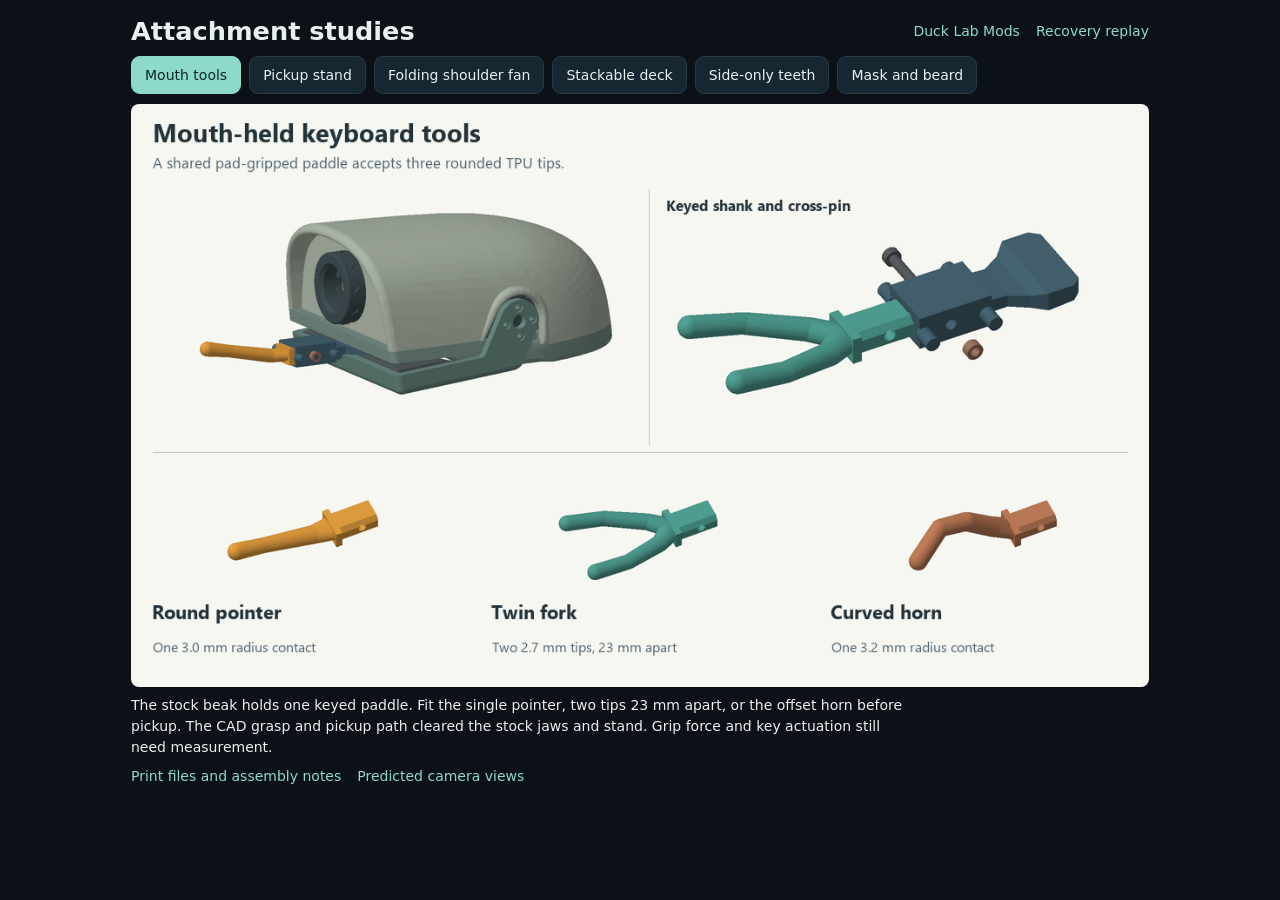
==== assets/attachments.html @ 570be835 "Show tested removable accessories and replay the revised tail recovery in Duck Lab" ====
<!doctype html>
<html lang="en">
<head>
  <meta charset="utf-8"><meta name="viewport" content="width=device-width,initial-scale=1">
  <title>Attachments · Duck Lab</title>
  <link rel="stylesheet" href="sim/sim.css?v=15">
  <style>
    .gallery{max-width:1050px;margin:auto;padding:1rem;color:var(--text)}
    .gallery header,.gallery nav,.gallery .choices{display:flex;align-items:center;gap:.5rem;flex-wrap:wrap}
    .gallery header{justify-content:space-between;margin-bottom:.6rem}
    .gallery h1{margin:0;font-size:clamp(1.2rem,3.5vw,1.6rem)}
    .gallery nav{gap:1rem}.gallery a{color:var(--mint)}
    .gallery button[aria-pressed="true"]{color:#0b2825;background:var(--mint);border-color:var(--mint)}
    .gallery figure{margin:.65rem 0}.gallery img{display:block;width:100%;height:auto;max-height:68vh;object-fit:contain;background:#10191d;border-radius:8px}
    .gallery figcaption{line-height:1.5;margin-top:.5rem;max-width:88ch}
    .gallery .links{display:flex;gap:1rem;flex-wrap:wrap;margin:.5rem 0;color:var(--muted)}
  </style>
</head>
<body><main class="gallery">
  <header><h1>Attachment studies</h1><nav aria-label="Duck Lab"><a href="simulate.html?mods=1">Duck Lab Mods</a><a href="tail-sizing.html">Recovery replay</a></nav></header>
  <div class="choices" id="choices" role="group" aria-label="Choose an attachment"></div>
  <figure><img id="drawing" alt=""><figcaption id="notes" role="status"></figcaption></figure>
  <div class="links" id="links"></div>
</main>
<script type="module">
  const studies = [
  {
    "id": "mouth",
    "label": "Mouth tools",
    "image": "mouth-tools.png",
    "alt": "Pointer, paired fork tips and offset horn shown in the V5 beak and on their shared paddle",
    "note": "The stock beak holds one keyed paddle. Fit the single pointer, two tips 23 mm apart, or the offset horn before pickup. The CAD grasp and pickup path cleared the stock jaws and stand. Grip force and key actuation still need measurement.",
    "links": [
      [
        "Print files and assembly notes",
        "mouth-tools-fit.zip"
      ],
      [
        "Predicted camera views",
        "mouth-camera-aim.png"
      ]
    ]
  },
  {
    "id": "pickup",
    "label": "Pickup stand",
    "image": "mouth-pickup-stand.png",
    "alt": "Pickup stand presenting the mouth tool at jaw height, with approach and lift diagram",
    "note": "The ears on the paddle sit in the stand while the jaws close on the handle. The checked path lifts 20 mm before retreating. Release the tool before an empty-mouth stock roll. An autonomous pickup policy has yet to be tested.",
    "links": [
      [
        "Print stand and paddle",
        "mouth-tools-fit.zip"
      ]
    ]
  },
  {
    "id": "fan",
    "label": "Folding shoulder fan",
    "image": "folding-shoulder-feeler.png",
    "alt": "Three folding rounded lobes on the right-side shoulder boom, its removed cartridge and the camera view of its center pad",
    "note": "A removable, hand-opened shoulder fan carries three rounded lobes and a center stylus. Its sensor and actuator are concepts. The fitted boom failed the simulated get-up trials. Center the head before withdrawing the cartridge.",
    "links": [
      [
        "Geometry and recovery trials",
        "folding-shoulder-results.json"
      ]
    ]
  },
  {
    "id": "stack",
    "label": "Stackable deck",
    "image": "stack-deck.png",
    "alt": "Backpack deck with one and two cartridges installed, shown next to the loose retention pins",
    "note": "The upper deck shares the yoke's two M3 axes. Slide a cartridge forward onto its stop and insert the lateral pin. The second cartridge adds 6.2 mm of stack height. CAD checked both seated cartridges, their insertion paths and pin engagement. Payload mass and roll clearance need a new test for each build.",
    "links": [
      [
        "Deck, cartridges and fit data",
        "stack-deck-fit.zip"
      ]
    ]
  },
  {
    "id": "teeth",
    "label": "Side-only teeth",
    "image": "screw-teeth.png",
    "alt": "Four independent rows attached to upper and lower jaws, with recessed screws and nut section",
    "note": "Fit any of four independent cheek strips. Each carries four rounded teeth, two recessed M2 screws and two print-in hex nuts on its replacement jaw. The closest gap during the 0–30° CAD sweep was 0.70 mm. The screw hardware stayed at least 1.60 mm from the original rigid wall. The printed fit and get-up motion still need testing.",
    "links": [
      [
        "Print files, assembly and fit data",
        "screw-cheek-teeth.zip"
      ]
    ]
  },
  {
    "id": "face",
    "label": "Mask and beard",
    "image": "mask-and-beard.png",
    "alt": "V5 mask and beard mounted to their corresponding rigid face and jaw replacement parts",
    "note": "Four recessed screws hold the mask to the replacement face. Two underside screws hold the beard to the moving jaw. With its hosts and six M2 fastener pairs, the assembly adds an estimated 9.45 g. The stock policy walked and recovered from all four 90° falls on a flat simulated floor. The mask touched the floor in every recovery. Print strength still needs testing.",
    "links": [
      [
        "Print files, assembly and fit data",
        "mask-beard-fit.zip"
      ],
      [
        "Fastener section",
        "mask-beard-fasteners.png"
      ]
    ]
  }
];
  const url = new URL(location.href);
  const drawing = document.getElementById('drawing');
  const choices = document.getElementById('choices');
  const links = document.getElementById('links');
  const buttons = new Map();
  function select(study, updateAddress) {
    drawing.src = 'sim/' + study.image;
    drawing.alt = study.alt;
    document.getElementById('notes').textContent = study.note;
    for (const [id, button] of buttons) button.setAttribute('aria-pressed', String(id === study.id));
    links.replaceChildren(...(study.links || []).map(([label, file]) => {
      const link = document.createElement('a');
      link.textContent = label;
      link.href = 'sim/' + file;
      return link;
    }));
    if (updateAddress) {
      url.searchParams.set('view', study.id);
      history.replaceState(null, '', url);
    }
  }
  for (const study of studies) {
    const button = document.createElement('button');
    button.type = 'button';
    button.textContent = study.label;
    button.addEventListener('click', () => select(study, true));
    buttons.set(study.id, button);
    choices.append(button);
  }
  select(studies.find(study => study.id === url.searchParams.get('view')) || studies[0], false);
</script>
</body></html>
---- assets/sim/sim.css ----
:root{color-scheme:dark;--bg:#0b1117;--panel:#12212b;--line:#293a44;--muted:#9aadb7;--text:#e8f0f1;--mint:#8edac8;--amber:#edc16f}*{box-sizing:border-box}body{margin:0;background:var(--bg);color:var(--text);font-family:Inter,system-ui,-apple-system,BlinkMacSystemFont,"Segoe UI",sans-serif;font-size:14px}main{max-width:1400px;margin:auto;padding:0 28px 28px}a{color:inherit;text-decoration:none}a:hover{color:var(--mint)}button,select{font:inherit;color:inherit}button{border:1px solid var(--line);background:#162731;border-radius:9px;padding:10px 13px;cursor:pointer;transition:background .15s,border-color .15s}button:hover:not(:disabled){border-color:#6fafa1;background:#203b42}button:disabled{opacity:.45;cursor:wait}button:focus-visible,a:focus-visible,select:focus-visible,input:focus-visible,#viewport:focus-visible{outline:2px solid var(--mint);outline-offset:3px}.primary{background:var(--mint);border-color:var(--mint);color:#0b2825;font-weight:650}.primary:hover:not(:disabled){background:#b5efde;color:#0b2825}.topbar{min-height:52px;border-bottom:1px solid var(--line);display:flex;align-items:center;gap:28px}.wordmark{font-size:19px;font-weight:850;letter-spacing:-.5px}.wordmark span{color:var(--mint);margin-left:3px}.topbar nav{display:flex;gap:25px}.topbar nav a{color:var(--muted);padding:15px 0}.topbar nav a[aria-current]{color:var(--text);border-bottom:2px solid var(--mint)}.lab-layout{display:grid;margin-top:10px;grid-template-columns:minmax(0,1fr) 330px;gap:18px;align-items:start}.stage-panel{background:var(--panel);border:1px solid var(--line);border-radius:16px;overflow:hidden;position:sticky;top:18px}.stage-bar{padding:13px 15px;display:flex;gap:12px;justify-content:space-between;align-items:center;border-bottom:1px solid var(--line);flex-wrap:wrap}.tabs{display:flex;gap:4px;background:#0b1820;padding:4px;border-radius:9px}.tabs button{font-size:12px;padding:7px 12px;background:transparent;border:0;color:var(--muted)}.tabs button[aria-pressed=true]{background:#284039;color:#bbf4dc}.engine{font-family:ui-monospace,monospace;font-size:10px;letter-spacing:.4px;color:var(--muted)}#viewport{height:clamp(300px,calc(100dvh - 210px),720px);position:relative;background:radial-gradient(ellipse at 50% 60%,#1b333b,#0b121b 72%);touch-action:none;overflow:hidden}canvas{display:block;max-width:100%}#viewport canvas{width:100%;height:100%;position:absolute;inset:0}#loading{position:absolute;inset:0;display:grid;place-content:center;color:var(--mint);font-size:14px;z-index:3;background:#0b1820}#loading[hidden]{display:none}.scene-label{position:absolute;left:20px;top:18px;display:flex;align-items:center;gap:8px;font-size:9px;letter-spacing:1.5px;color:var(--mint);z-index:1;pointer-events:none}.status-dot{display:inline-block;width:6px;height:6px;border-radius:50%;background:var(--mint);box-shadow:0 0 10px #8edac840}.viewport-help{position:absolute;bottom:17px;width:100%;text-align:center;font-size:8px;letter-spacing:1.7px;color:#75939e;pointer-events:none}.viewport-help span{margin:0 8px}.stage-toolbar{display:flex;align-items:center;flex-wrap:wrap;gap:10px;padding:14px 17px 0}.stage-toolbar>div{display:flex;gap:7px;margin-right:auto}.stage-toolbar button{font-size:11px;padding:8px 10px}.stage-toolbar label{font-size:11px;color:var(--muted);display:flex;align-items:center;gap:5px}input[type=checkbox]{accent-color:var(--mint)}.mode-note{font-size:11px;line-height:1.6;min-height:32px;color:var(--muted);padding:0 18px;margin:12px 0}.stats{display:grid;grid-template-columns:repeat(4,1fr);border-top:1px solid var(--line);padding:18px 7px}.stats>div{padding:0 13px;border-right:1px solid var(--line);display:flex;flex-direction:column;gap:4px}.stats>div:last-child{border:0}.stats small{font-size:8px;letter-spacing:1.3px;color:var(--muted)}.stats strong{font:500 24px ui-monospace,monospace;color:var(--mint)}.stats span{font-size:9px;color:#8299a6}.controls-panel{display:flex;flex-direction:column;gap:14px}.card{border:1px solid var(--line);border-radius:14px;background:#101c25;padding:18px}.card[hidden]{display:none}.section-heading{display:flex;align-items:center;justify-content:space-between;margin-bottom:13px}.section-heading h2{font-size:14px;font-weight:600;margin:0}.section-heading>span{font:10px ui-monospace,monospace;color:#739889}.preset-grid{display:grid;grid-template-columns:1fr 1fr;gap:7px}.preset-grid button{font-size:12px}.preset-grid button.active{border-color:var(--amber);color:var(--amber);background:#3a3020}.muted{font-size:11px;line-height:1.7;color:var(--muted);margin:12px 0 0}.button-row{display:flex;flex-wrap:wrap;gap:7px}.button-row button{font-size:11px;flex:1;white-space:nowrap}.toggle{font-size:11px;display:flex;align-items:center;gap:7px;margin:16px 0}.toggle span{font-size:9px;color:var(--muted);margin-left:auto}.range-label{font-size:11px;display:flex;justify-content:space-between;margin:14px 0 8px;color:#c5d6dc}.range-label output{color:var(--mint);font:10px ui-monospace,monospace}input[type=range]{width:100%;height:17px;accent-color:var(--mint);cursor:pointer}select{width:100%;padding:9px;border:1px solid var(--line);border-radius:7px;background:#172832;font-size:11px}.joint-row{border-bottom:1px solid #263842;padding:12px 0}.joint-row.selected{border-color:var(--amber)}.joint-heading{display:flex;gap:7px;align-items:baseline}.joint-heading button{background:transparent;border:0;padding:0;font-size:11px;text-align:left;color:#cadae1}.joint-heading .motor-id{font:9px ui-monospace,monospace;color:#698b99;min-width:21px}.joint-heading output{font:11px ui-monospace,monospace;color:var(--mint);margin-left:auto}.joint-row.selected .joint-heading button{color:var(--amber)}.joint-range{display:flex;justify-content:space-between;font-size:8px;color:#647c89;line-height:1.2}.small-note{margin-bottom:14px}.board-strip{display:flex;justify-content:space-between;align-items:center;gap:18px;flex-wrap:wrap;border:1px solid var(--line);border-radius:11px;margin-top:20px;padding:16px 19px;font-size:11px;color:var(--muted)}.board-strip>div{display:flex;align-items:center;gap:9px}.board-strip strong{font-weight:550;color:var(--text)}#board-state{font-size:10px}.board-strip .warning{color:var(--amber)}footer{display:flex;justify-content:space-between;gap:18px;flex-wrap:wrap;margin-top:18px;color:#657e8c;font-size:10px;line-height:1.7}footer a{color:#8aa6b3}.error{color:#ffd2a8;border:1px solid #925a38;background:#321e18;border-radius:10px;padding:15px;line-height:1.6}.error[hidden]{display:none}[hidden]{display:none!important}
@media(max-width:1000px){.lab-layout{grid-template-columns:minmax(0,1fr) 290px}.card{padding:14px}.stage-toolbar label{font-size:10px}.stats strong{font-size:20px}}
@media(max-width:760px){main{padding:0 15px 22px}.topbar{gap:20px;min-height:48px}.topbar nav{gap:16px}.topbar nav a{font-size:12px;padding:14px 0}.lab-layout{grid-template-columns:1fr}.stage-panel{position:static}.controls-panel{display:grid;grid-template-columns:1fr 1fr}.joint-card{grid-column:1/-1}#joint-controls{display:grid;grid-template-columns:1fr 1fr;gap:0 22px}#viewport{height:clamp(280px,calc(100dvh - 160px),560px)}.stats>div{padding:0 10px}.board-strip{justify-content:flex-start;gap:13px 22px}.engine{font-size:9px}.stage-bar{padding:11px}}
@media(max-width:480px){.wordmark{font-size:16px}.topbar nav{gap:13px}.controls-panel{display:flex}#joint-controls{grid-template-columns:1fr}.stats strong{font-size:19px}.stats>div{padding:0 8px}.stats small{font-size:7px}.stats span{font-size:8px}.stage-toolbar>div{width:100%}.tabs button{padding:7px 10px}.stage-bar{gap:5px}.engine{font-size:8px}.viewport-help{font-size:7px}.card{padding:17px}}
.tabs{flex-wrap:wrap}
#walk-card{grid-column:1/-1}
.walk-buttons{margin-top:12px}
#walk-state{min-height:2.8em}
.walk-metrics{display:grid;grid-template-columns:1fr 1fr;gap:8px;margin:12px 0 18px}
.walk-metrics>div{border:1px solid var(--line);border-radius:7px;background:#13242c;padding:8px}
.walk-metrics dt,.walk-legend dt{font-size:10px;color:var(--muted)}
.walk-metrics dd,.walk-legend dd{margin:4px 0 0;font:12px ui-monospace,monospace}
.walk-metrics dd.warning{color:var(--amber)}
.load-heading{margin:0 0 7px}.load-heading h3{font-size:12px;margin:0;font-weight:600}
.walk-graph{display:block;width:100%;height:70px;background:#0b1720;border-radius:6px}
.walk-graph path{fill:none;stroke:currentColor;stroke-width:1.5;vector-effect:non-scaling-stroke}
.walk-graph .grid-lines{color:var(--line);stroke-width:1}
.walk-legend{display:flex;justify-content:space-between;gap:7px;margin:8px 0 0}
.graph-cpu{color:var(--mint)}.graph-core{color:var(--amber)}.graph-gpu{color:#9eaeff}
.walk-hud{position:absolute;bottom:35px;left:12px;right:12px;z-index:1;display:flex;justify-content:center;flex-wrap:wrap;gap:4px;pointer-events:none}
.walk-hud span{border:1px solid #385058;background:#0c1720eb;border-radius:6px;padding:5px 7px;color:var(--muted);font-size:10px;white-space:nowrap}
.walk-hud b{color:var(--text);font:10px ui-monospace,monospace}.walk-hud b.warning{color:var(--amber)}
#search-map-panel{margin:12px 0 16px}
#search-map{width:100%;height:auto;border:1px solid var(--line);border-radius:7px;background:#0b1720}
.search-key{display:flex;gap:4px 10px;flex-wrap:wrap;list-style:none;padding:0;margin:8px 0 0;color:var(--muted);font-size:10px}
.search-key li::before{content:'';display:inline-block;width:7px;height:7px;margin-right:4px;border-radius:2px;background:#243544}
.search-key li:nth-child(2)::before{background:#376368}
.search-key li:nth-child(3)::before{background:#bd7958}
.search-key li:nth-child(4)::before{background:var(--mint)}
.search-key li:nth-child(5)::before{background:#90aafa}
.search-key li:nth-child(6)::before{background:#ffcb72}
.matrix-player{margin:8px 17px 14px;padding:12px;border:1px solid var(--line);border-radius:10px;background:#101c25}
.matrix-heading,.matrix-readouts{display:flex;gap:8px 12px;align-items:center;flex-wrap:wrap}
.matrix-heading{justify-content:space-between;margin-bottom:8px}
.matrix-heading h2{margin:0;font-size:13px;font-weight:600}
#matrix-playing{font-size:11px;color:var(--mint)}
.matrix-actions{display:grid;grid-template-columns:minmax(0,1fr) auto auto;gap:7px}
.matrix-actions button,.matrix-readouts button{padding:7px 9px;font-size:11px}
.matrix-readouts{margin-top:9px}
.matrix-readouts label{display:flex;gap:5px;align-items:center;color:var(--muted);font-size:11px}
.matrix-readouts .muted{margin:0}
@media(max-width:400px){.matrix-actions{grid-template-columns:1fr 1fr}.matrix-actions select{grid-column:1/-1}}
#qualification-card{grid-column:1/-1}
.qualification-switch{margin-top:7px}
#qualification-status{overflow-wrap:anywhere}
#qualification-events button{padding:5px 7px;flex:0 1 auto}
.qualification-position{margin-bottom:12px}
.dock-replay-selectors{display:grid;grid-template-columns:repeat(2,minmax(0,1fr));gap:7px;padding:5px 14px 8px;border-bottom:1px solid var(--line)}
.dock-replay-selectors .range-label{margin:0 0 4px}
.dock-replay-selectors select{padding:6px}
.qualification-alternate{grid-column:1/-1;display:flex;align-items:center;gap:6px;font-size:11px;color:var(--muted);cursor:pointer}
.dock-contact-overlay{position:absolute;bottom:32px;left:50%;transform:translateX(-50%);max-width:92%;width:max-content;padding:5px 8px;border-radius:5px;background:#0b1820de;color:var(--amber);font-size:10px;pointer-events:none}
.dock-overhead{position:absolute;z-index:1;right:12px;top:10px;font-size:11px;padding:6px 8px}
.dock-overhead[aria-pressed=true]{background:#284039;border-color:#597d73;color:#bbf4dc}
.qualification-contact{grid-column:1/-1}
.qualification-summary{width:100%;border-collapse:collapse;table-layout:fixed;font-size:11px}
.qualification-summary th,.qualification-summary td{border-top:1px solid var(--line);padding:7px 3px;overflow-wrap:anywhere;text-align:left}
.qualification-summary th{font-weight:600;color:var(--muted)}


.hardware-card{grid-column:1/-1}
.hardware-views{display:grid;grid-template-columns:repeat(4,minmax(0,1fr));gap:7px;padding:9px 14px;border-bottom:1px solid var(--line)}
.hardware-views button{font-size:11px;padding:9px 6px}
.hardware-views button[aria-pressed=true]{background:#284039;border-color:#597d73;color:#bbf4dc}
.skate-tools{padding:9px 14px;border-bottom:1px solid var(--line)}
#physics-card{grid-column:1/-1}
.hardware-toolbar{display:flex;align-items:center;flex-wrap:wrap;gap:7px;padding:10px 14px 13px}
.hardware-toolbar button{font-size:11px;padding:7px 8px}
.hardware-toolbar label{display:flex;gap:5px;align-items:center;color:var(--muted);font-size:11px}
.hardware-legend{display:grid;gap:14px;margin:19px 0 16px}
.hardware-legend>div{position:relative;padding-left:14px}
.hardware-legend>div::before{content:"";position:absolute;top:4px;left:0;width:7px;height:7px;border-radius:2px;background:#6fc4ff}
.hardware-legend>div:nth-child(2)::before{background:#579eb5}
.hardware-legend>div:nth-child(3)::before{background:#efaf51}
.hardware-legend dt{font-size:12px;font-weight:600}
.hardware-legend dd{font-size:11px;line-height:1.55;color:var(--muted);margin:4px 0 0}
#hardware-note{padding:10px 11px;border:1px solid var(--line);border-radius:8px;background:#13242c;color:var(--text);font-size:12px;line-height:1.55;margin:0}

#loading{text-align:center;gap:8px;align-items:center}
#loading strong{color:var(--text);font-size:clamp(24px,5vw,38px)}
.hardware-source{margin:0}
#loading{opacity:1;transition:opacity .18s ease,display .18s allow-discrete}
#loading[hidden]{opacity:0;pointer-events:none}
@media(prefers-reduced-motion:reduce){#loading{transition:none}}
@media(max-width:760px){
  .stage-bar .engine{display:none}
  .tabs{max-width:100%;flex-wrap:nowrap;overflow-x:auto;scrollbar-width:thin}
  .tabs button{flex:none;padding:7px 7px}
}
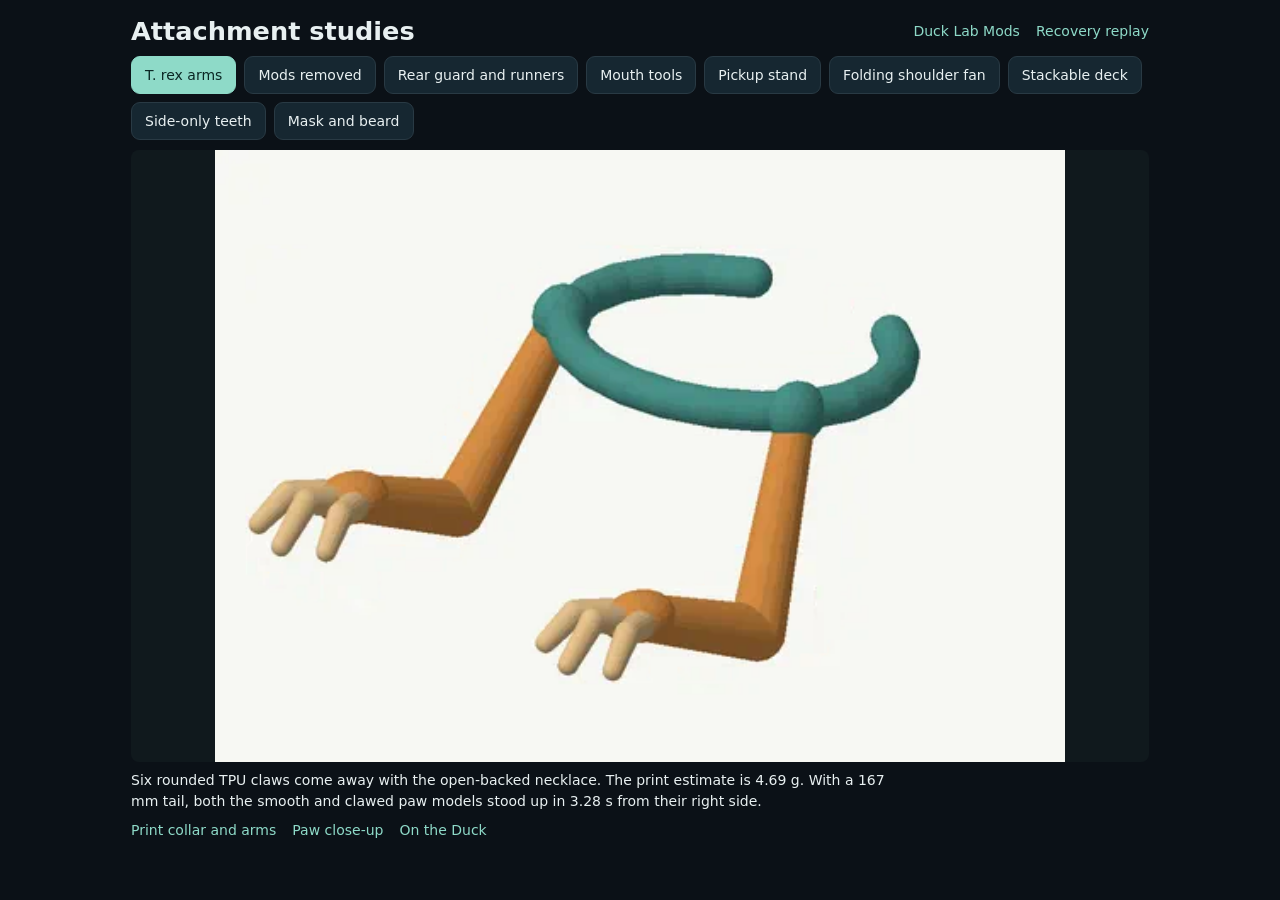
==== commit 29245168: "Preview the three-claw collar and removable V5 loadouts in Duck Lab" ====
--- a/assets/attachments.html
+++ b/assets/attachments.html
@@ -25,6 +25,57 @@
 <script type="module">
   const studies = [
   {
+    "id": "claws",
+    "label": "T. rex arms",
+    "image": "necklace-claws.webp",
+    "alt": "Rotating removable open collar with two bent arms and three curled, rounded claws on each hand",
+    "note": "Six rounded TPU claws come away with the open-backed necklace. The print estimate is 4.69 g. With a 167 mm tail, both the smooth and clawed paw models stood up in 3.28 s from their right side.",
+    "links": [
+      [
+        "Print collar and arms",
+        "three-claw-necklace.zip"
+      ],
+      [
+        "Paw close-up",
+        "necklace-claws.png"
+      ],
+      [
+        "On the Duck",
+        "claws-on-duck.png"
+      ]
+    ]
+  },
+  {
+    "id": "off",
+    "label": "Mods removed",
+    "image": "magnetic-face.png",
+    "alt": "Revised bare head and chin beside their fitted accessories",
+    "note": "With the cosmetic pieces off, the brow and chin are smooth. Only the optional cheek screw holes show. The revised head and flush receiver walked 2.59 m and passed all four flat-floor get-ups and four rolls. Adding the everyday guard and cartridges passed the rolls but failed the back and right get-ups in this same test.",
+    "links": [
+      [
+        "Head and jaw kit and simulation results",
+        "magnetic-face-kit.zip"
+      ],
+      [
+        "Rear options",
+        "rear-configurations.png"
+      ]
+    ]
+  },
+  {
+    "id": "rear",
+    "label": "Rear guard and runners",
+    "image": "rear-configurations.png",
+    "alt": "Recessed receiver alone, everyday protective cover installed, and removed tail cover with integral runners",
+    "note": "The vented everyday cover slides on the removable V1.1 rails. Both roll shoes are built into the alternate tail cover. Release that cover and lift to remove the shoes and attached tail together. Pulling just the hinge pin leaves the runners on. Physical latch effort still needs a fit test.",
+    "links": [
+      [
+        "Rear print files and test data",
+        "removable-rear-kit.zip"
+      ]
+    ]
+  },
+  {
     "id": "mouth",
     "label": "Mouth tools",
     "image": "mouth-tools.png",
@@ -85,7 +136,7 @@
     "label": "Side-only teeth",
     "image": "screw-teeth.png",
     "alt": "Four independent rows attached to upper and lower jaws, with recessed screws and nut section",
-    "note": "Fit any of four independent cheek strips. Each carries four rounded teeth, two recessed M2 screws and two print-in hex nuts on its replacement jaw. The closest gap during the 0–30° CAD sweep was 0.70 mm. The screw hardware stayed at least 1.60 mm from the original rigid wall. The printed fit and get-up motion still need testing.",
+    "note": "Remove a four-tooth strip and only two 2.30 mm holes remain on that cheek. All nuts lie inside the original V5 profile. The 0–30° jaw sweep cleared the opposing rigid jaw by at least 0.80 mm. Check the upper strip for rocking on the first print.",
     "links": [
       [
         "Print files, assembly and fit data",
@@ -96,17 +147,25 @@
   {
     "id": "face",
     "label": "Mask and beard",
-    "image": "mask-and-beard.png",
-    "alt": "V5 mask and beard mounted to their corresponding rigid face and jaw replacement parts",
-    "note": "Four recessed screws hold the mask to the replacement face. Two underside screws hold the beard to the moving jaw. With its hosts and six M2 fastener pairs, the assembly adds an estimated 9.45 g. The stock policy walked and recovered from all four 90° falls on a flat simulated floor. The mask touched the floor in every recovery. Print strength still needs testing.",
-    "links": [
-      [
-        "Print files, assembly and fit data",
+    "image": "magnetic-face.png",
+    "alt": "Bare V5 head and chin beside the same parts with the magnetic mask and beard fitted",
+    "note": "The parts carry the magnets. Steel targets can be fitted later through the inside of the face and under the lower mouth pad. Both outside surfaces stay intact. Measure peel and slip on the included coupons before wearing the accessories.",
+    "links": [
+      [
+        "Magnetic print kit and assembly guides",
+        "magnetic-face-kit.zip"
+      ],
+      [
+        "Chin hatch",
+        "beard-hatch.png"
+      ],
+      [
+        "Mask section",
+        "mask-magnetic-section.png"
+      ],
+      [
+        "Earlier screw-on version",
         "mask-beard-fit.zip"
-      ],
-      [
-        "Fastener section",
-        "mask-beard-fasteners.png"
       ]
     ]
   }
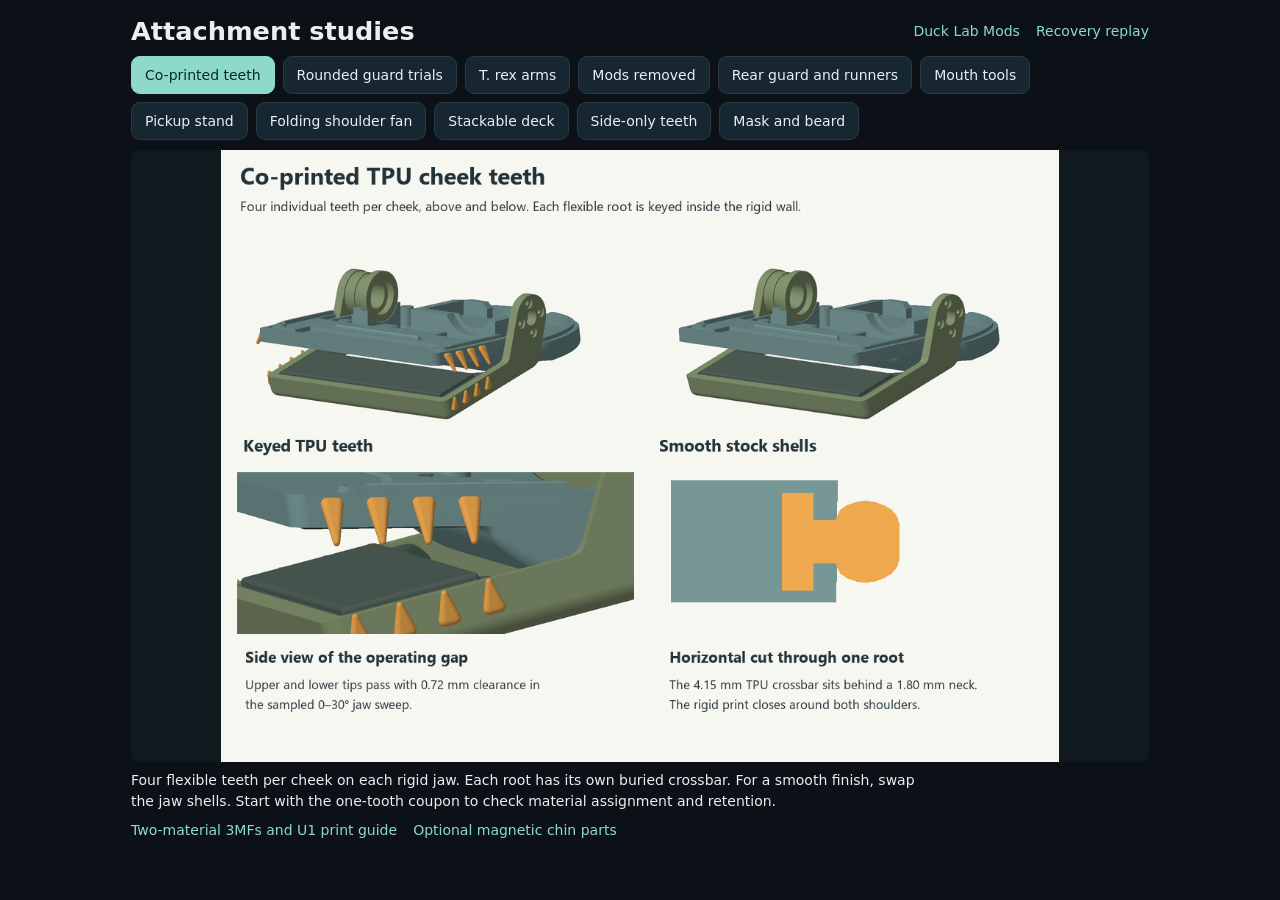
==== commit e9b43cd5: "Loop matched guard trials and publish co-printed teeth in Duck Lab" ====
--- a/assets/attachments.html
+++ b/assets/attachments.html
@@ -19,11 +19,65 @@
 <body><main class="gallery">
   <header><h1>Attachment studies</h1><nav aria-label="Duck Lab"><a href="simulate.html?mods=1">Duck Lab Mods</a><a href="tail-sizing.html">Recovery replay</a></nav></header>
   <div class="choices" id="choices" role="group" aria-label="Choose an attachment"></div>
+  <label id="replay-controls" hidden>Replay <select id="replay"></select></label>
   <figure><img id="drawing" alt=""><figcaption id="notes" role="status"></figcaption></figure>
   <div class="links" id="links"></div>
 </main>
 <script type="module">
   const studies = [
+  {
+    "id": "coprint",
+    "label": "Co-printed teeth",
+    "image": "coprint-teeth.png",
+    "alt": "Embedded TPU teeth and smooth stock jaws side by side, with a section through a keyed tooth root",
+    "note": "Four flexible teeth per cheek on each rigid jaw. Each root has its own buried crossbar. For a smooth finish, swap the jaw shells. Start with the one-tooth coupon to check material assignment and retention.",
+    "links": [
+      [
+        "Two-material 3MFs and U1 print guide",
+        "coprint-teeth-kit.zip"
+      ],
+      [
+        "Optional magnetic chin parts",
+        "magnetic-face-kit.zip"
+      ]
+    ]
+  },
+  {
+    "id": "guard",
+    "label": "Rounded guard trials",
+    "image": "guard-recovery.webp",
+    "alt": "Matched original and rounded everyday guard runs using the stock get-up policy",
+    "note": "The rounded guard stood from its back in 3.18 s and its right side in 3.42 s. Both covers retained the board shield. The original guard stayed down after these two starts. The clock jumps to the 20 s result at the end of each get-up replay.",
+    "links": [
+      [
+        "Print guard and view test data",
+        "rounded-guard-kit.zip"
+      ],
+      [
+        "Compare guard shapes",
+        "guard-cad.png"
+      ]
+    ],
+    "replays": [
+      {
+        "id": "recovery",
+        "label": "Back and right get-ups",
+        "image": "guard-recovery.webp"
+      },
+      {
+        "id": "front-left",
+        "label": "Front and left get-ups",
+        "image": "guard-front-left.webp",
+        "note": "Both guards recovered from the front and left. The rounded guard resumed walking in 3.10 s from the front and 2.56 s from the left."
+      },
+      {
+        "id": "rolls",
+        "label": "Four forward-roll launches",
+        "image": "guard-roulade.webp",
+        "note": "Both guards completed all four forward rolls at the original launch times. The rounded guard missed one of seven additional launch times. These flat-floor runs use the shipped roll and walk policies."
+      }
+    ]
+  },
   {
     "id": "claws",
     "label": "T. rex arms",
@@ -176,9 +230,18 @@
   const links = document.getElementById('links');
   const buttons = new Map();
   function select(study, updateAddress) {
-    drawing.src = 'sim/' + study.image;
-    drawing.alt = study.alt;
-    document.getElementById('notes').textContent = study.note;
+    const replay = document.getElementById('replay');
+    const options = study.replays || [];
+    document.getElementById('replay-controls').hidden = options.length === 0;
+    const pick = options.find(option => option.id === url.searchParams.get('replay')) || options[0];
+    replay.replaceChildren(...options.map(option => new Option(option.label, option.id, false, option === pick)));
+    replay.onchange = () => {
+      url.searchParams.set('replay', replay.value);
+      select(study, true);
+    };
+    drawing.src = 'sim/' + (pick?.image || study.image);
+    drawing.alt = pick ? study.label + ' · ' + pick.label : study.alt;
+    document.getElementById('notes').textContent = pick?.note || study.note;
     for (const [id, button] of buttons) button.setAttribute('aria-pressed', String(id === study.id));
     links.replaceChildren(...(study.links || []).map(([label, file]) => {
       const link = document.createElement('a');
@@ -188,6 +251,7 @@
     }));
     if (updateAddress) {
       url.searchParams.set('view', study.id);
+      if (!options.length) url.searchParams.delete('replay');
       history.replaceState(null, '', url);
     }
   }
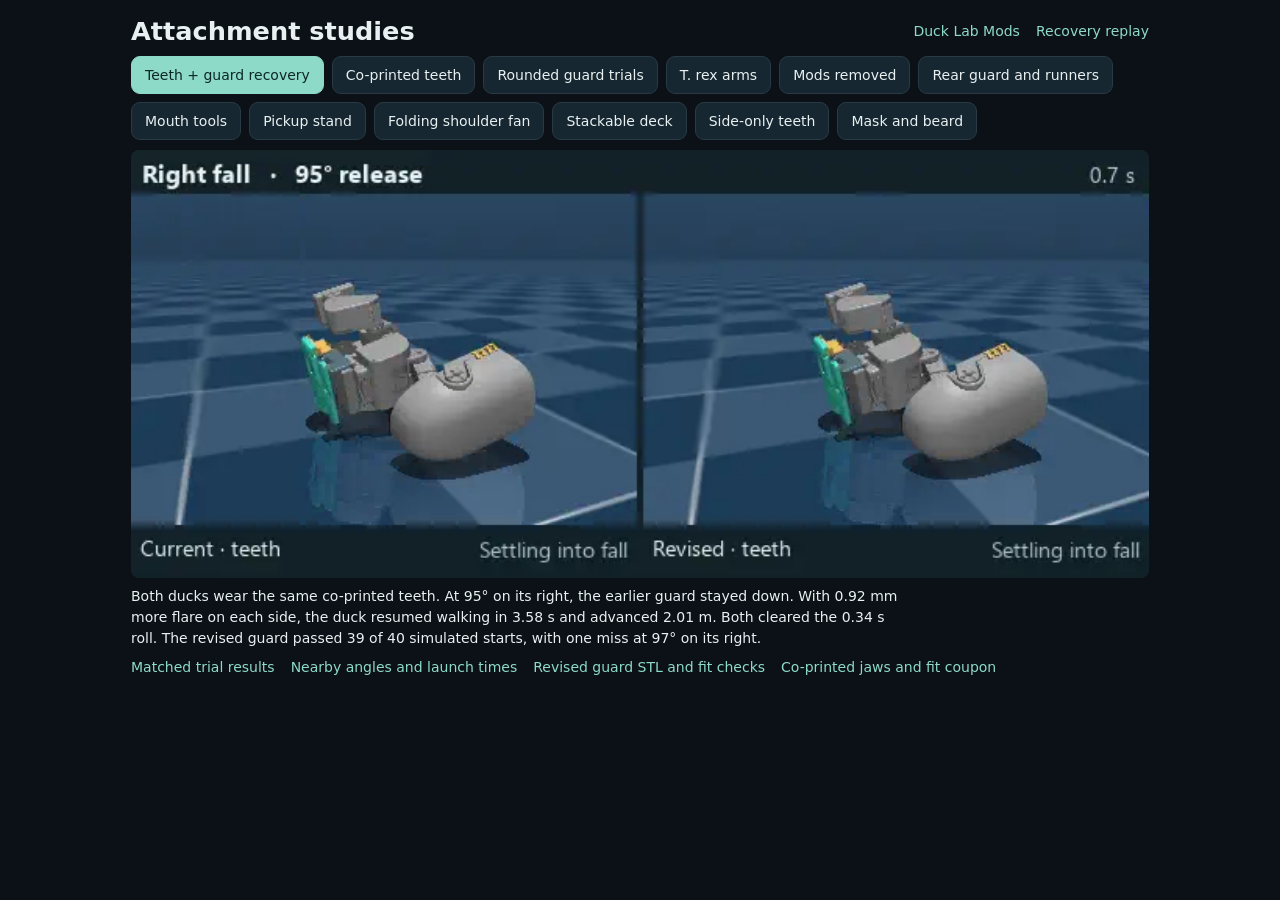
==== commit b72a8aca: "Loop matched toothed guard get-up and roll trials in Duck Lab" ====
--- a/assets/attachments.html
+++ b/assets/attachments.html
@@ -25,6 +25,19 @@
 </main>
 <script type="module">
   const studies = [
+  {
+    "id": "teeth-guard",
+    "label": "Teeth + guard recovery",
+    "image": "teeth-guard.webp",
+    "alt": "Side-by-side policy replay of the same co-printed jaws with two guard shapes, first from a 95° right-side fall and then through a forward roll launched at 0.34 seconds",
+    "note": "Both ducks wear the same co-printed teeth. At 95° on its right, the earlier guard stayed down. With 0.92 mm more flare on each side, the duck resumed walking in 3.58 s and advanced 2.01 m. Both cleared the 0.34 s roll. The revised guard passed 39 of 40 simulated starts, with one miss at 97° on its right.",
+    "links": [
+      ["Matched trial results", "teeth-guard-results.json"],
+      ["Nearby angles and launch times", "teeth-guard-neighbors.json"],
+      ["Revised guard STL and fit checks", "teeth-guard-kit.zip"],
+      ["Co-printed jaws and fit coupon", "coprint-teeth-kit.zip"]
+    ]
+  },
   {
     "id": "coprint",
     "label": "Co-printed teeth",
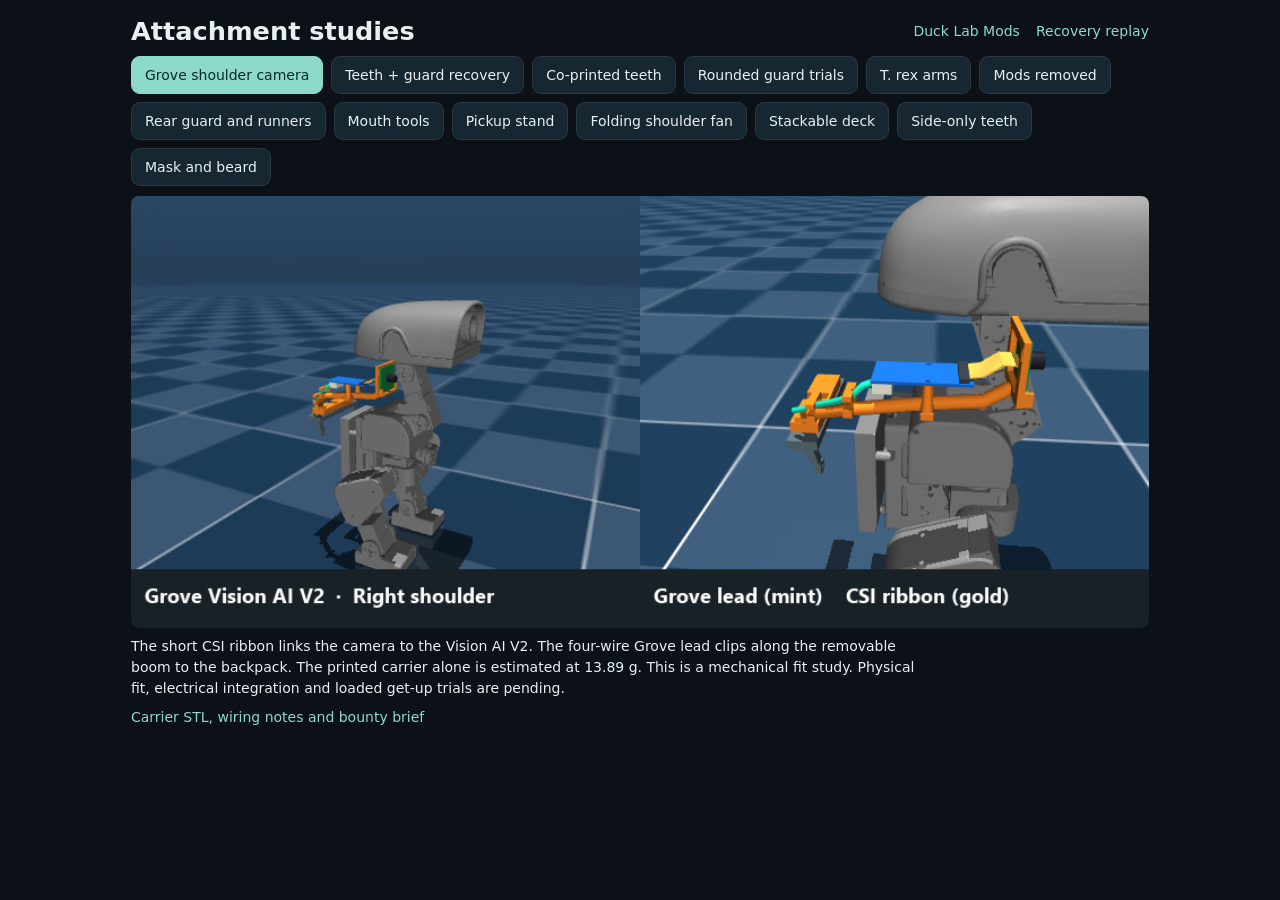
==== commit b748b0a7: "Show the Grove shoulder prototype and cable route in Duck Lab" ====
--- a/assets/attachments.html
+++ b/assets/attachments.html
@@ -25,6 +25,14 @@
 </main>
 <script type="module">
   const studies = [
+  {
+    "id": "grove-shoulder",
+    "label": "Grove shoulder camera",
+    "image": "grove-shoulder.png",
+    "alt": "OV5647 camera facing forward on the right shoulder, blue Grove Vision AI V2 board behind it and a mint cable running back to the backpack",
+    "note": "The short CSI ribbon links the camera to the Vision AI V2. The four-wire Grove lead clips along the removable boom to the backpack. The printed carrier alone is estimated at 13.89 g. This is a mechanical fit study. Physical fit, electrical integration and loaded get-up trials are pending.",
+    "links": [["Carrier STL, wiring notes and bounty brief", "grove-shoulder-kit.zip"]]
+  },
   {
     "id": "teeth-guard",
     "label": "Teeth + guard recovery",
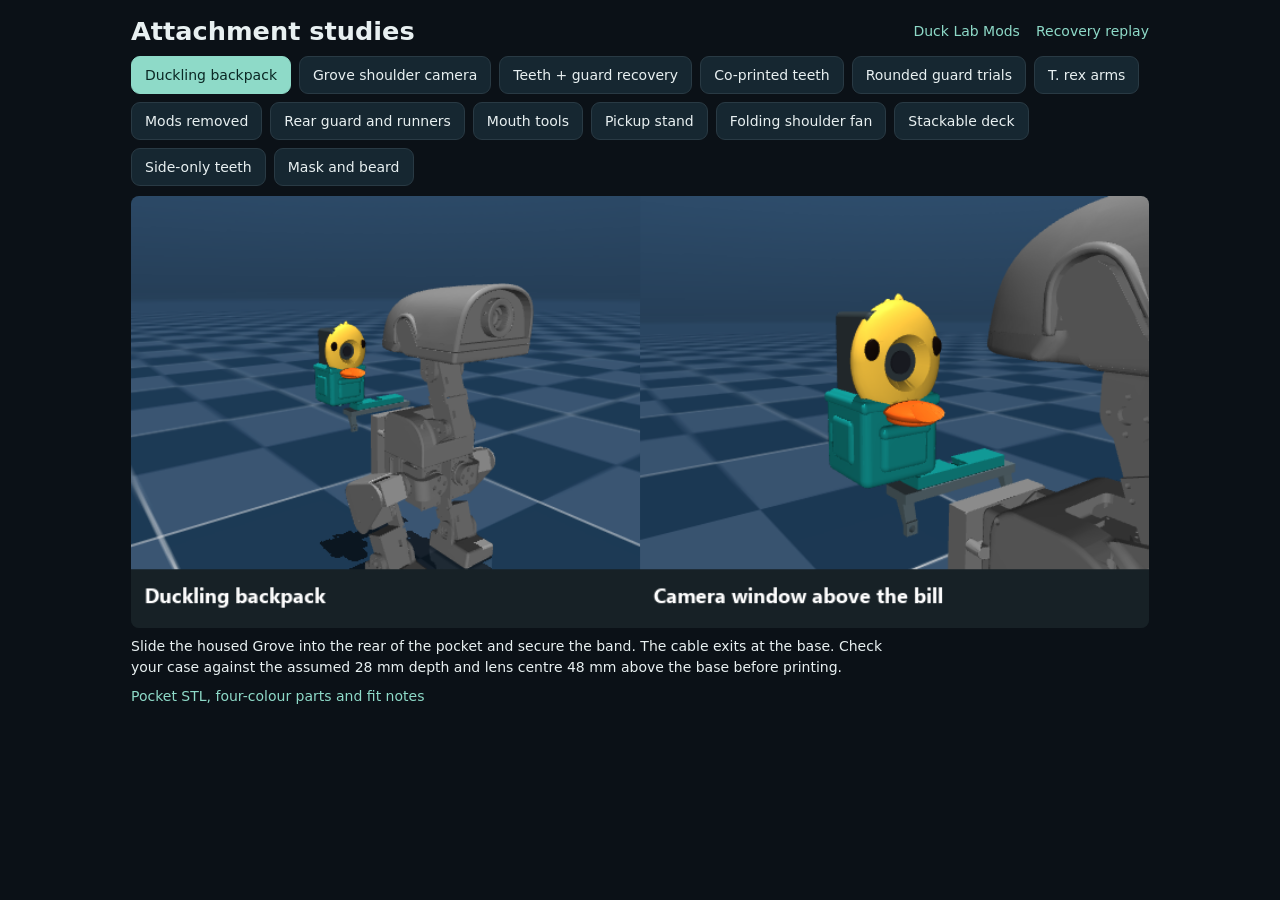
==== commit 73670e82: "Preview the housed Grove duckling backpack in Duck Lab" ====
--- a/assets/attachments.html
+++ b/assets/attachments.html
@@ -25,6 +25,14 @@
 </main>
 <script type="module">
   const studies = [
+  {
+    "id": "duckling",
+    "label": "Duckling backpack",
+    "image": "duckling-pocket.png",
+    "alt": "A small yellow duck head peeks out of a teal backpack on the V5. The Grove camera looks forward above the orange bill.",
+    "note": "Slide the housed Grove into the rear of the pocket and secure the band. The cable exits at the base. Check your case against the assumed 28 mm depth and lens centre 48 mm above the base before printing.",
+    "links": [["Pocket STL, four-colour parts and fit notes", "duckling-pocket-kit.zip"]]
+  },
   {
     "id": "grove-shoulder",
     "label": "Grove shoulder camera",
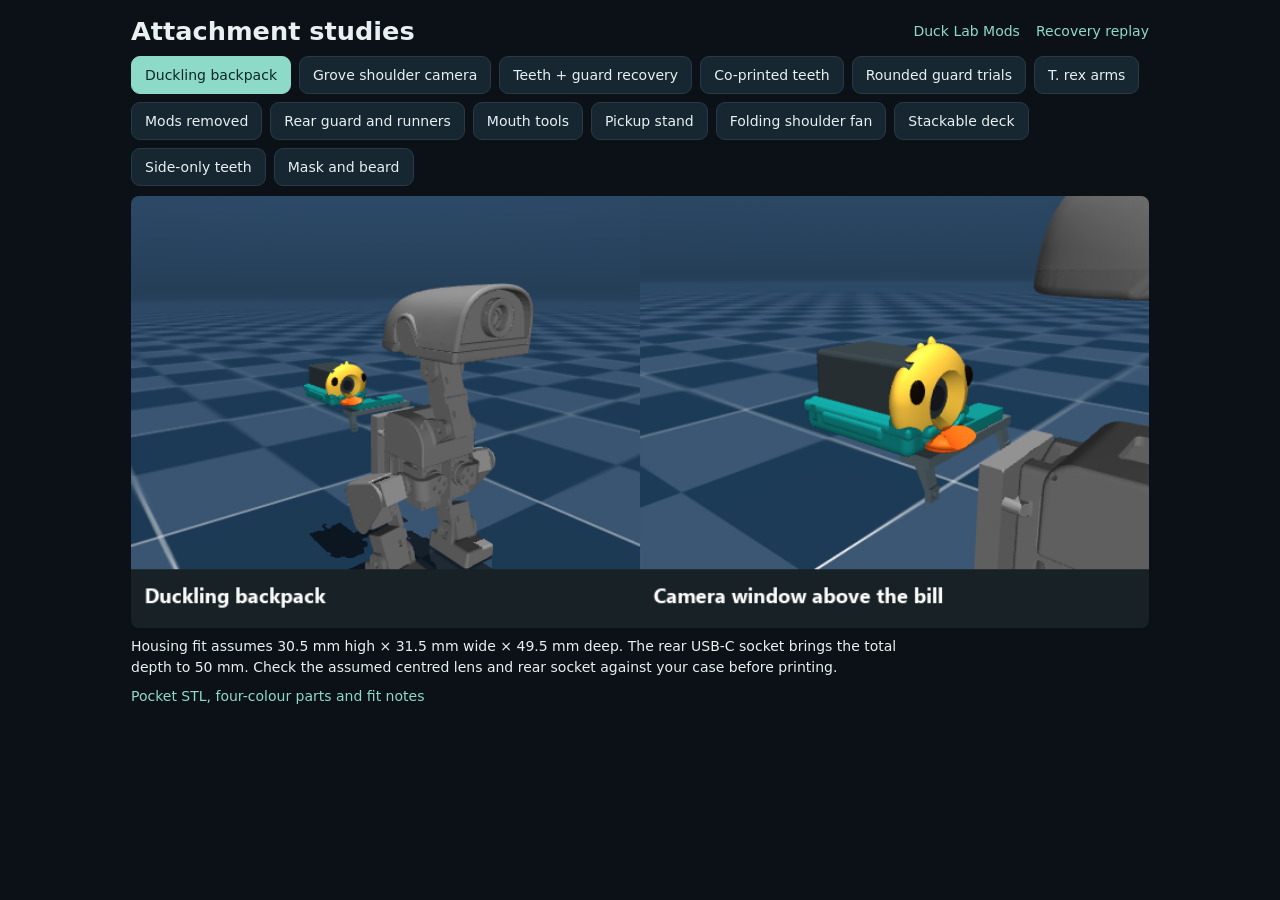
==== commit 0fef920b: "Refresh duckling preview and kit for the measured housing" ====
--- a/assets/attachments.html
+++ b/assets/attachments.html
@@ -30,7 +30,7 @@
     "label": "Duckling backpack",
     "image": "duckling-pocket.png",
     "alt": "A small yellow duck head peeks out of a teal backpack on the V5. The Grove camera looks forward above the orange bill.",
-    "note": "Slide the housed Grove into the rear of the pocket and secure the band. The cable exits at the base. Check your case against the assumed 28 mm depth and lens centre 48 mm above the base before printing.",
+    "note": "Housing fit assumes 30.5 mm high × 31.5 mm wide × 49.5 mm deep. The rear USB-C socket brings the total depth to 50 mm. Check the assumed centred lens and rear socket against your case before printing.",
     "links": [["Pocket STL, four-colour parts and fit notes", "duckling-pocket-kit.zip"]]
   },
   {
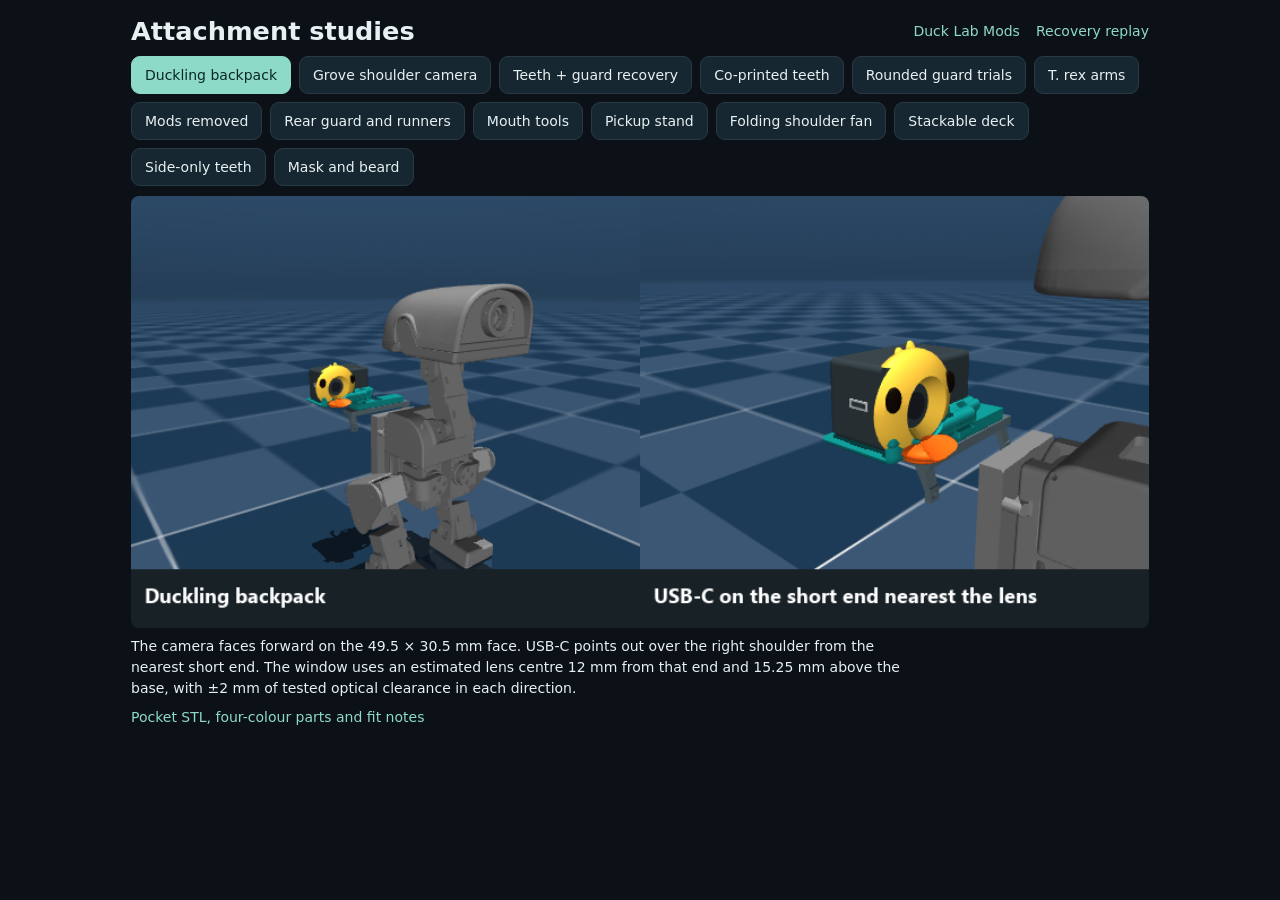
==== commit 30c1732f: "Show the corrected side-access duckling cassette" ====
--- a/assets/attachments.html
+++ b/assets/attachments.html
@@ -30,7 +30,7 @@
     "label": "Duckling backpack",
     "image": "duckling-pocket.png",
     "alt": "A small yellow duck head peeks out of a teal backpack on the V5. The Grove camera looks forward above the orange bill.",
-    "note": "Housing fit assumes 30.5 mm high × 31.5 mm wide × 49.5 mm deep. The rear USB-C socket brings the total depth to 50 mm. Check the assumed centred lens and rear socket against your case before printing.",
+    "note": "The camera faces forward on the 49.5 × 30.5 mm face. USB-C points out over the right shoulder from the nearest short end. The window uses an estimated lens centre 12 mm from that end and 15.25 mm above the base, with ±2 mm of tested optical clearance in each direction.",
     "links": [["Pocket STL, four-colour parts and fit notes", "duckling-pocket-kit.zip"]]
   },
   {
